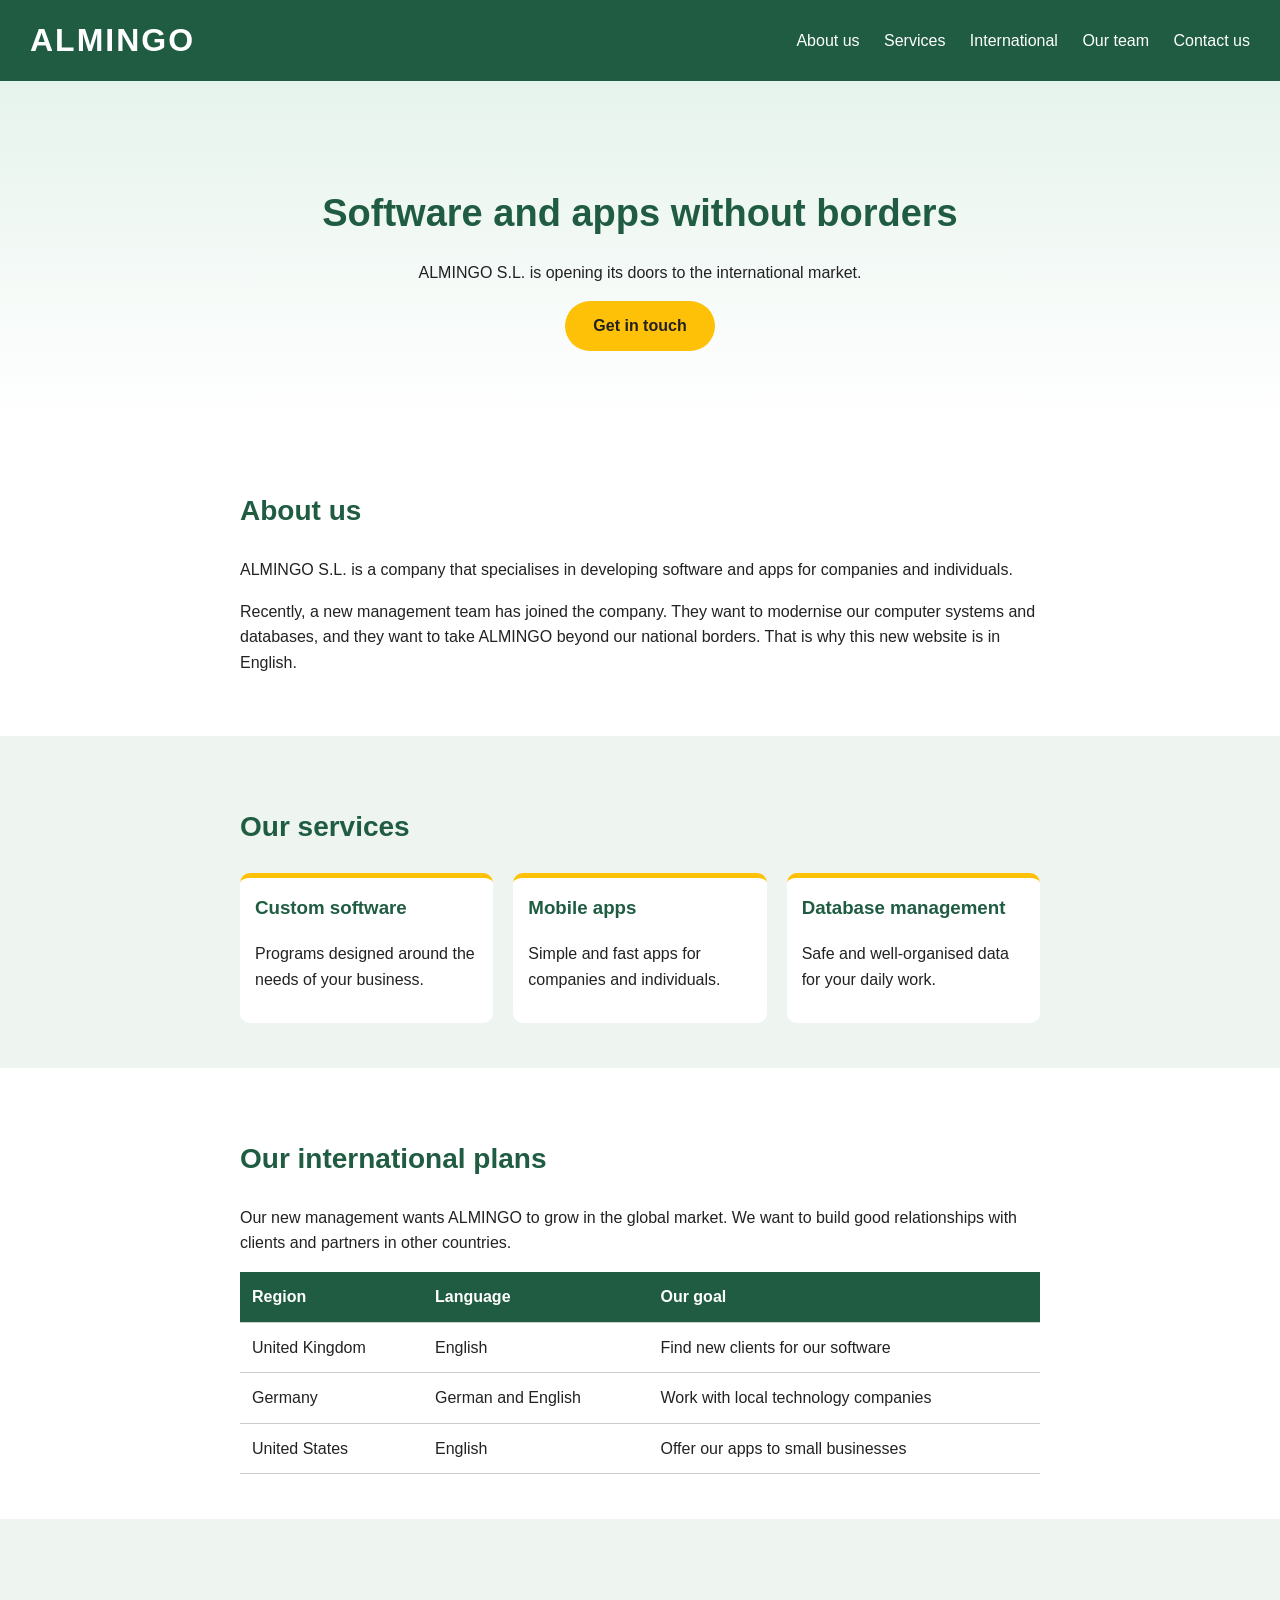
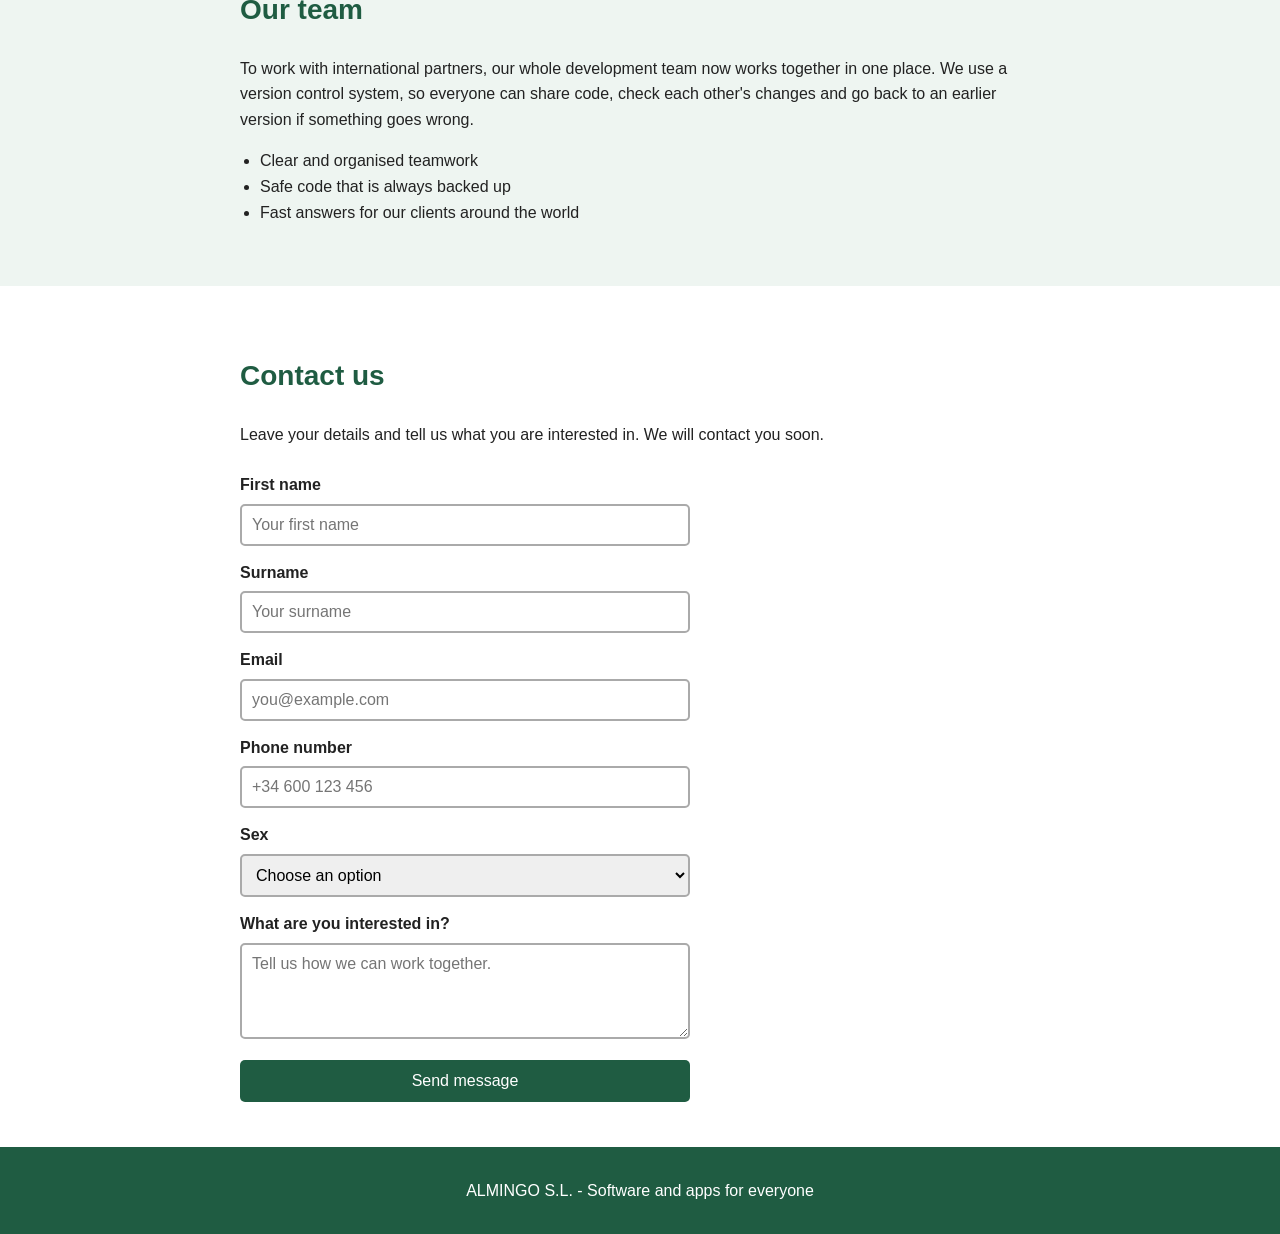
==== reto/index.html @ 27c596ca "Add files via upload" ====
<!DOCTYPE html>
<html lang="en">
<head>
  <meta charset="UTF-8">
  <meta name="viewport" content="width=device-width, initial-scale=1">
  <title>ALMINGO S.L.</title>
  <link rel="stylesheet" href="estilos.css">
</head>
<body>

  <!-- CABECERA CON EL MENU -->
  <header class="cabecera">
    <h1 class="logo">ALMINGO</h1>
    <nav class="menu">
      <a href="quienes-somos.html" target="_blank">About us</a>
      <a href="servicios.html" target="_blank">Services</a>
      <a href="internacional.html" target="_blank">International</a>
      <a href="equipo.html" target="_blank">Our team</a>
      <a href="contacto.html" target="_blank">Contact us</a>
    </nav>
  </header>

  <!-- PORTADA -->
  <section class="portada">
    <h2>Software and apps without borders</h2>
    <p>ALMINGO S.L. is opening its doors to the international market.</p>
    <a class="boton" href="contacto.html">Get in touch</a>
  </section>

  <!-- QUIENES SOMOS -->
  <section id="quienes-somos" class="seccion">
    <h2>About us</h2>
    <p>ALMINGO S.L. is a company that specialises in developing software and apps for companies and individuals.</p>
    <p>Recently, a new management team has joined the company. They want to modernise our computer systems and databases, and they want to take ALMINGO beyond our national borders. That is why this new website is in English.</p>
  </section>

  <!-- SERVICIOS -->
  <section id="servicios" class="seccion gris">
    <h2>Our services</h2>
    <div class="cajas">
      <div class="caja">
        <h3>Custom software</h3>
        <p>Programs designed around the needs of your business.</p>
      </div>
      <div class="caja">
        <h3>Mobile apps</h3>
        <p>Simple and fast apps for companies and individuals.</p>
      </div>
      <div class="caja">
        <h3>Database management</h3>
        <p>Safe and well-organised data for your daily work.</p>
      </div>
    </div>
  </section>

  <!-- RELACIONES INTERNACIONALES -->
  <section id="internacional" class="seccion">
    <h2>Our international plans</h2>
    <p>Our new management wants ALMINGO to grow in the global market. We want to build good relationships with clients and partners in other countries.</p>
    <table class="tabla">
      <tr>
        <th>Region</th>
        <th>Language</th>
        <th>Our goal</th>
      </tr>
      <tr>
        <td>United Kingdom</td>
        <td>English</td>
        <td>Find new clients for our software</td>
      </tr>
      <tr>
        <td>Germany</td>
        <td>German and English</td>
        <td>Work with local technology companies</td>
      </tr>
      <tr>
        <td>United States</td>
        <td>English</td>
        <td>Offer our apps to small businesses</td>
      </tr>
    </table>
  </section>

  <!-- EQUIPO Y FORMA DE TRABAJAR -->
  <section id="equipo" class="seccion gris">
    <h2>Our team</h2>
    <p>To work with international partners, our whole development team now works together in one place. We use a version control system, so everyone can share code, check each other's changes and go back to an earlier version if something goes wrong.</p>
    <ul>
      <li>Clear and organised teamwork</li>
      <li>Safe code that is always backed up</li>
      <li>Fast answers for our clients around the world</li>
    </ul>
  </section>

  <!-- FORMULARIO DE CONTACTO -->
  <section id="contacto" class="seccion">
    <h2>Contact us</h2>
    <p>Leave your details and tell us what you are interested in. We will contact you soon.</p>

    <form class="formulario" action="#" method="post">
      <label for="nombre">First name</label>
      <input type="text" id="nombre" name="nombre" placeholder="Your first name" required>

      <label for="apellidos">Surname</label>
      <input type="text" id="apellidos" name="apellidos" placeholder="Your surname" required>

      <label for="correo">Email</label>
      <input type="email" id="correo" name="correo" placeholder="you@example.com" required>

      <label for="telefono">Phone number</label>
      <input type="tel" id="telefono" name="telefono" placeholder="+34 600 123 456">

      <label for="sexo">Sex</label>
      <select id="sexo" name="sexo">
        <option value="">Choose an option</option>
        <option value="mujer">Female</option>
        <option value="hombre">Male</option>
        <option value="otro">Other</option>
        <option value="no-indicar">Prefer not to say</option>
      </select>

      <label for="comentario">What are you interested in?</label>
      <textarea id="comentario" name="comentario" rows="4" placeholder="Tell us how we can work together."></textarea>

      <button type="submit">Send message</button>
    </form>
  </section>

  <!-- PIE DE PAGINA -->
  <footer class="pie">
    <p>ALMINGO S.L. - Software and apps for everyone</p>
  </footer>

</body>
</html>
---- reto/estilos.css ----
/* ---------- GENERAL ---------- */
body {
  margin: 0;
  font-family: Arial, sans-serif;
  line-height: 1.6;
  color: #222;
}

h2 {
  color: #1f5c42;
  font-size: 28px;
}

/* ---------- CABECERA Y MENU (con flex) ---------- */
.cabecera {
  background: #1f5c42;
  color: white;
  display: flex;
  justify-content: space-between;
  align-items: center;
  flex-wrap: wrap;
  padding: 15px 30px;
  position: sticky;
  top: 0;
}

.logo {
  margin: 0;
  letter-spacing: 2px;
}

.menu a {
  color: white;
  text-decoration: none;
  margin-left: 20px;
  padding-bottom: 3px;
  border-bottom: 2px solid transparent;
  transition: color 0.3s, border-color 0.3s;
}

.menu a:hover {
  color: #ffc107;
  border-color: #ffc107;
}

/* ---------- PORTADA ---------- */
.portada {
  text-align: center;
  padding: 70px 30px;
  background: linear-gradient(#e6f3ec, white);
  animation: aparecer 1.5s;
}

.portada h2 {
  font-size: 38px;
  margin-bottom: 10px;
}

@keyframes aparecer {
  from { opacity: 0; }
  to { opacity: 1; }
}

.boton {
  display: inline-block;
  background: #ffc107;
  color: #222;
  padding: 12px 28px;
  border-radius: 25px;
  text-decoration: none;
  font-weight: bold;
  transition: background 0.3s, color 0.3s;
}

.boton:hover {
  background: #1f5c42;
  color: white;
}

/* ---------- SECCIONES ---------- */
.seccion {
  padding: 45px 30px;
  max-width: 800px;
  margin: auto;
}

.gris {
  background: #eef5f1;
  max-width: none;
}

.gris > * {
  max-width: 800px;
  margin-left: auto;
  margin-right: auto;
}

/* ---------- CAJAS (con flex) ---------- */
.cajas {
  display: flex;
  gap: 20px;
  flex-wrap: wrap;
}

.caja {
  flex: 1;
  min-width: 200px;
  background: white;
  padding: 15px;
  border-radius: 10px;
  border-top: 5px solid #ffc107;
  transition: transform 0.3s;
}

.caja:hover {
  transform: translateY(-6px);
}

.caja h3 {
  margin-top: 0;
  color: #1f5c42;
}

/* ---------- TABLA ---------- */
.tabla {
  width: 100%;
  border-collapse: collapse;
  background: white;
}

.tabla th {
  background: #1f5c42;
  color: white;
  text-align: left;
}

.tabla th,
.tabla td {
  padding: 12px;
  border-bottom: 1px solid #ccc;
}

.tabla tr:hover td {
  background: #fff7d6;
}

/* ---------- FORMULARIO ---------- */
.formulario {
  display: flex;
  flex-direction: column;
  gap: 6px;
  max-width: 450px;
}

.formulario label {
  font-weight: bold;
  margin-top: 8px;
}

.formulario input,
.formulario select,
.formulario textarea {
  padding: 10px;
  border: 2px solid #aaa;
  border-radius: 5px;
  font-family: Arial, sans-serif;
  font-size: 16px;
  transition: border-color 0.3s;
}

.formulario input:focus,
.formulario select:focus,
.formulario textarea:focus {
  border-color: #1f5c42;
  outline: none;
}

.formulario button {
  margin-top: 15px;
  background: #1f5c42;
  color: white;
  border: none;
  padding: 12px;
  border-radius: 5px;
  font-size: 16px;
  cursor: pointer;
  transition: background 0.3s, color 0.3s;
}

.formulario button:hover {
  background: #ffc107;
  color: #222;
}

/* ---------- PIE ---------- */
.pie {
  background: #1f5c42;
  color: white;
  text-align: center;
  padding: 15px;
}
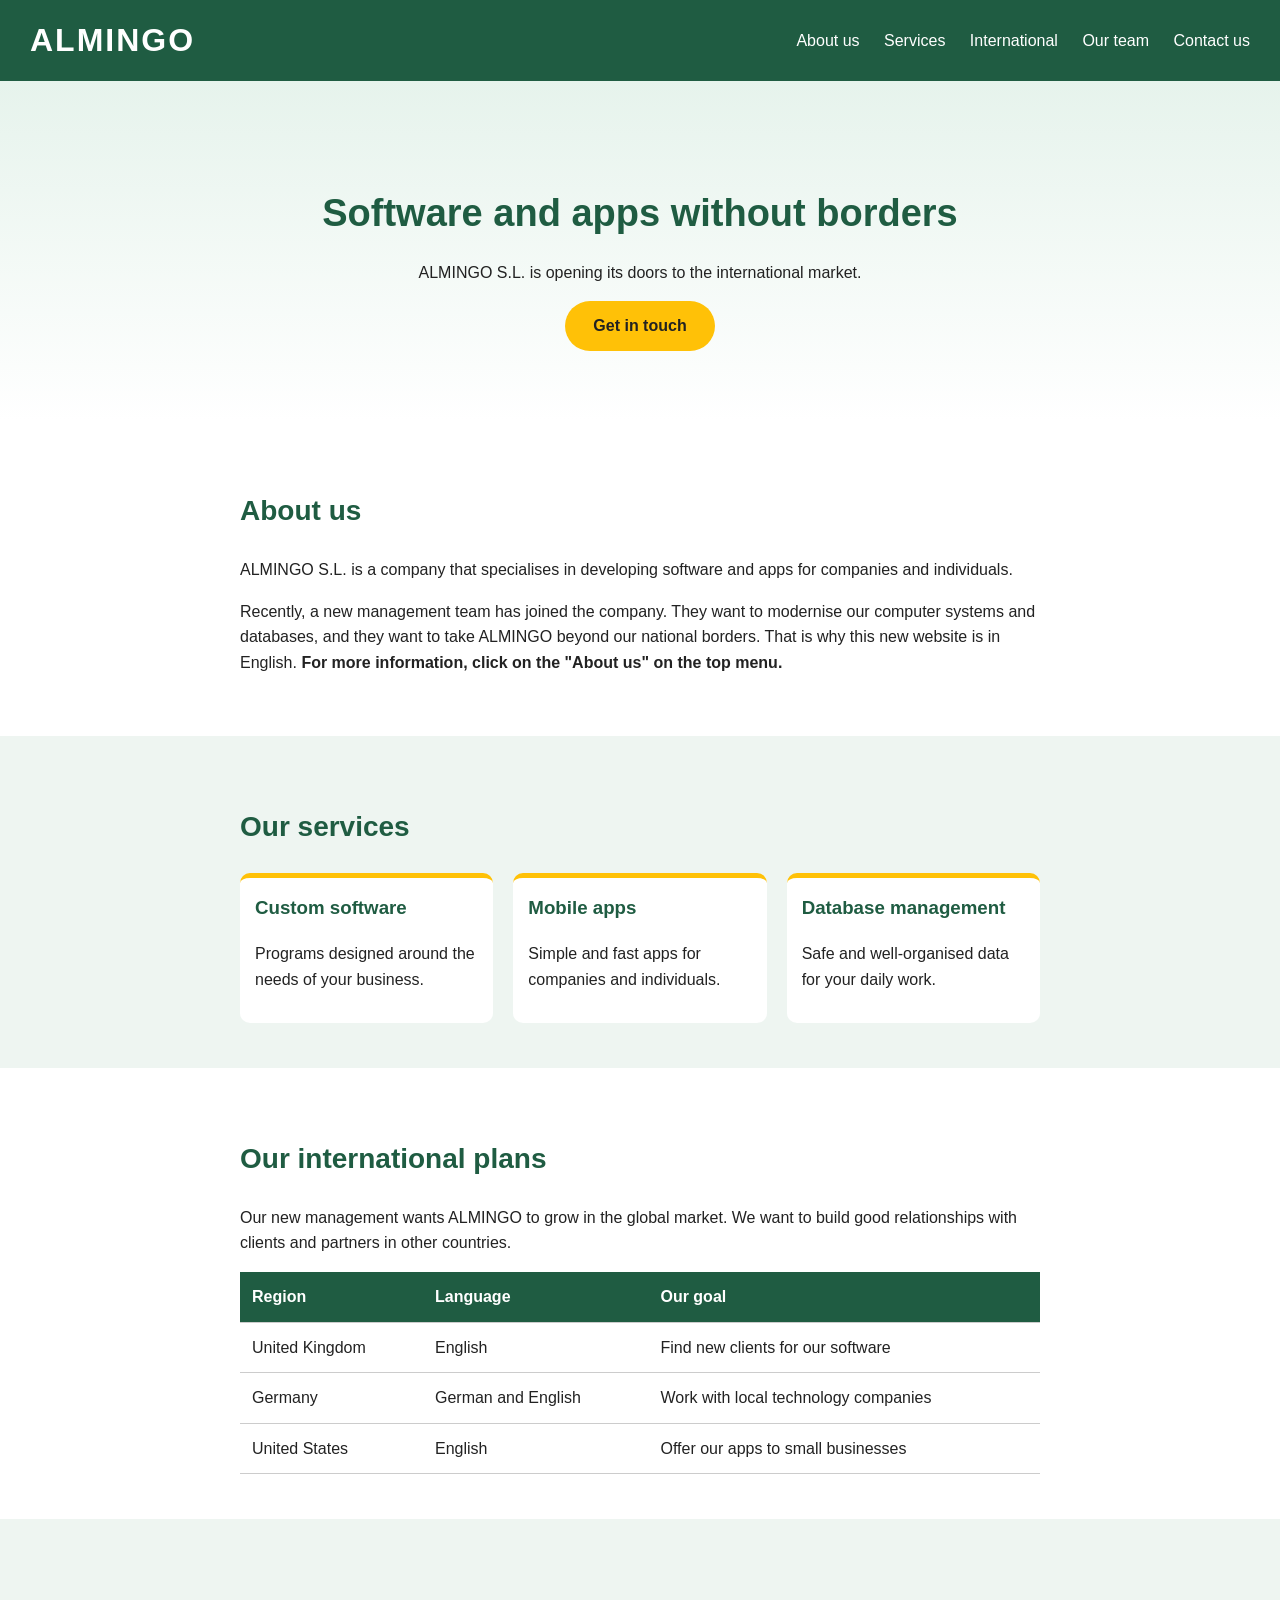
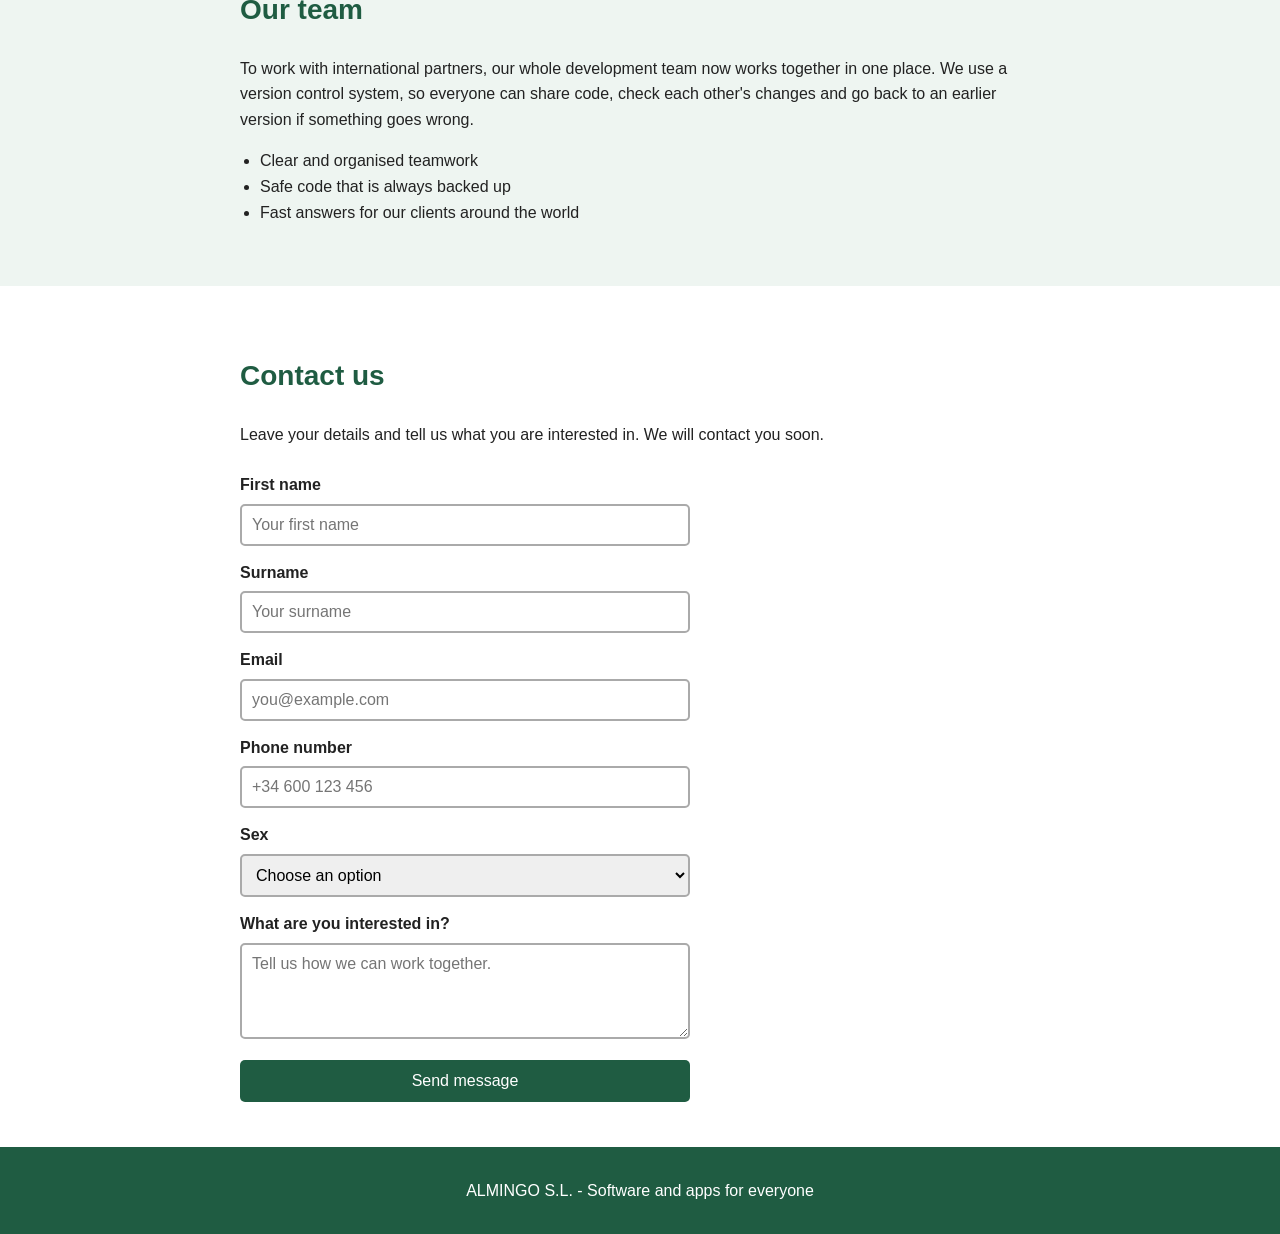
==== commit d2efb81f: "Add files via upload" ====
--- a/reto/index.html
+++ b/reto/index.html
@@ -24,14 +24,14 @@
   <section class="portada">
     <h2>Software and apps without borders</h2>
     <p>ALMINGO S.L. is opening its doors to the international market.</p>
-    <a class="boton" href="contacto.html">Get in touch</a>
+    <a class="boton" href="contacto.html" target="_blank">Get in touch</a>
   </section>
 
   <!-- QUIENES SOMOS -->
   <section id="quienes-somos" class="seccion">
     <h2>About us</h2>
     <p>ALMINGO S.L. is a company that specialises in developing software and apps for companies and individuals.</p>
-    <p>Recently, a new management team has joined the company. They want to modernise our computer systems and databases, and they want to take ALMINGO beyond our national borders. That is why this new website is in English.</p>
+    <p>Recently, a new management team has joined the company. They want to modernise our computer systems and databases, and they want to take ALMINGO beyond our national borders. That is why this new website is in English. <b>For more information, click on the "About us" on the top menu.</b></p>
   </section>
 
   <!-- SERVICIOS -->
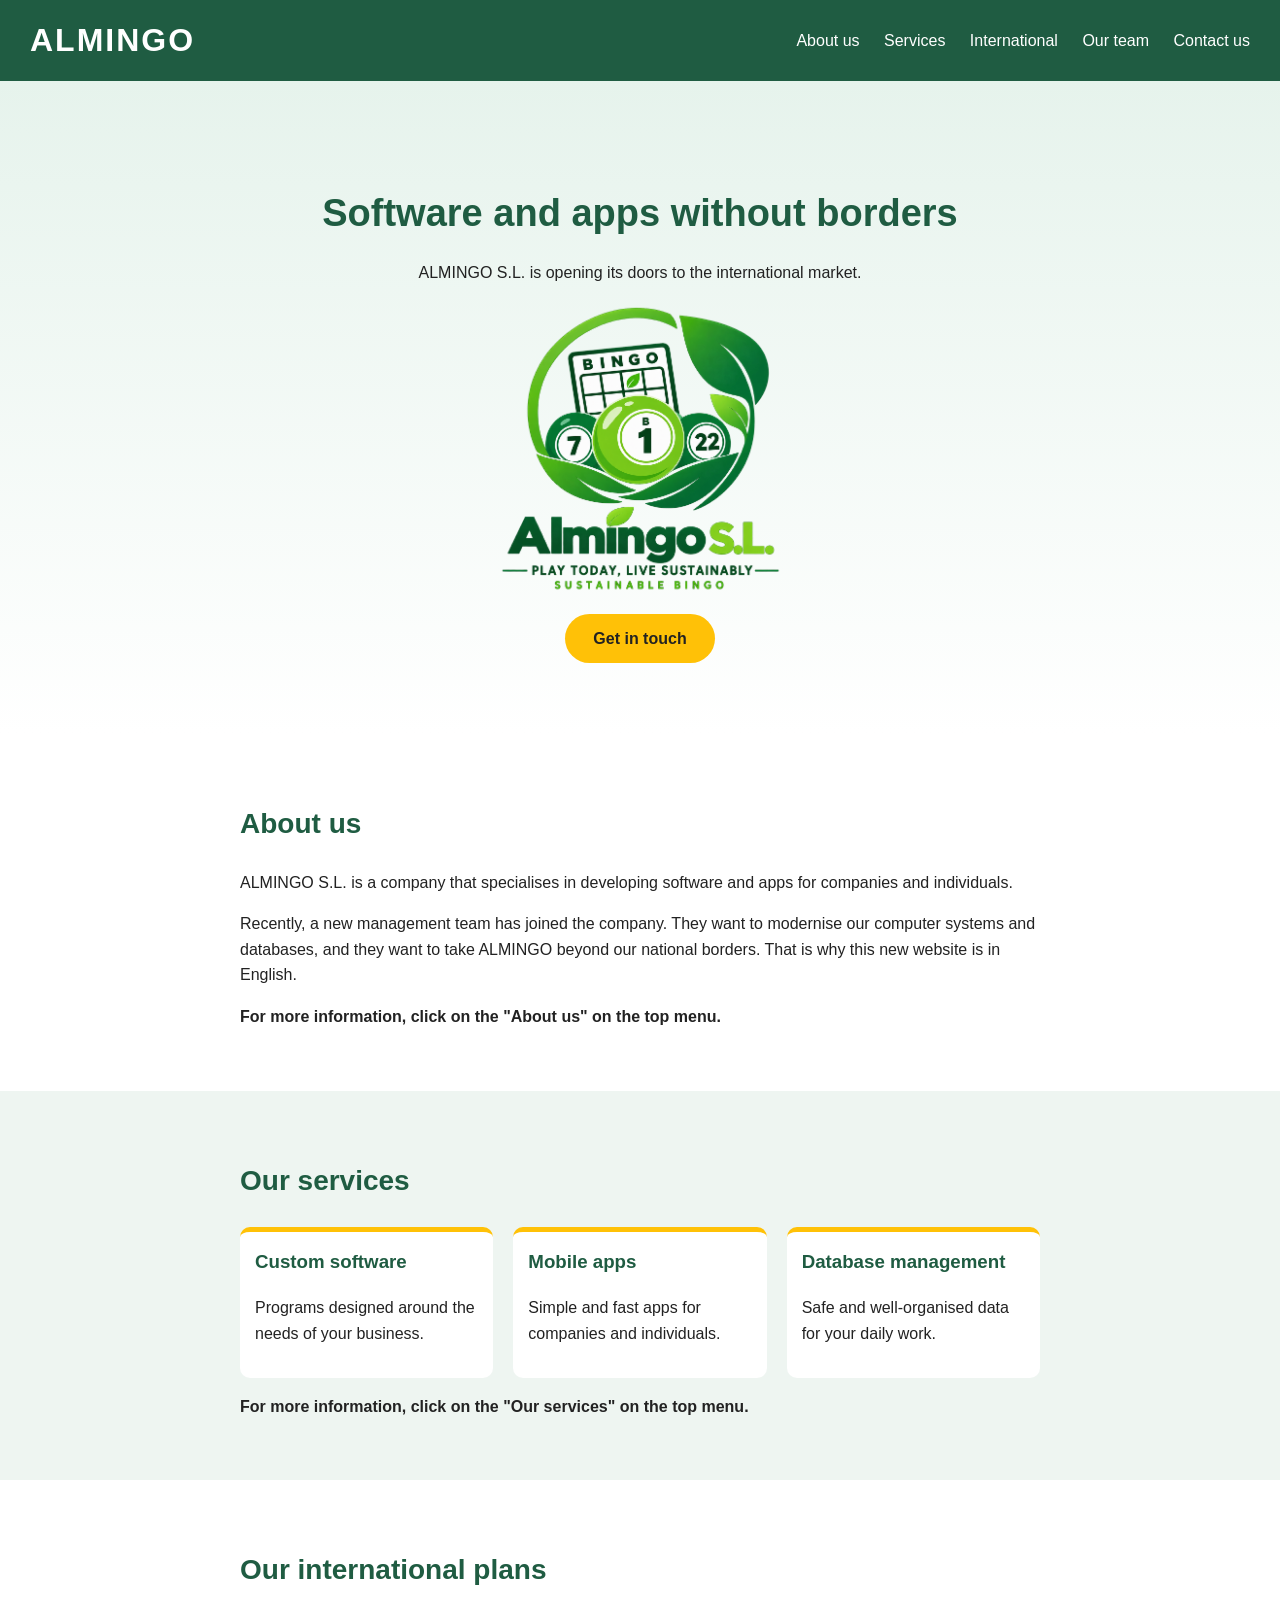
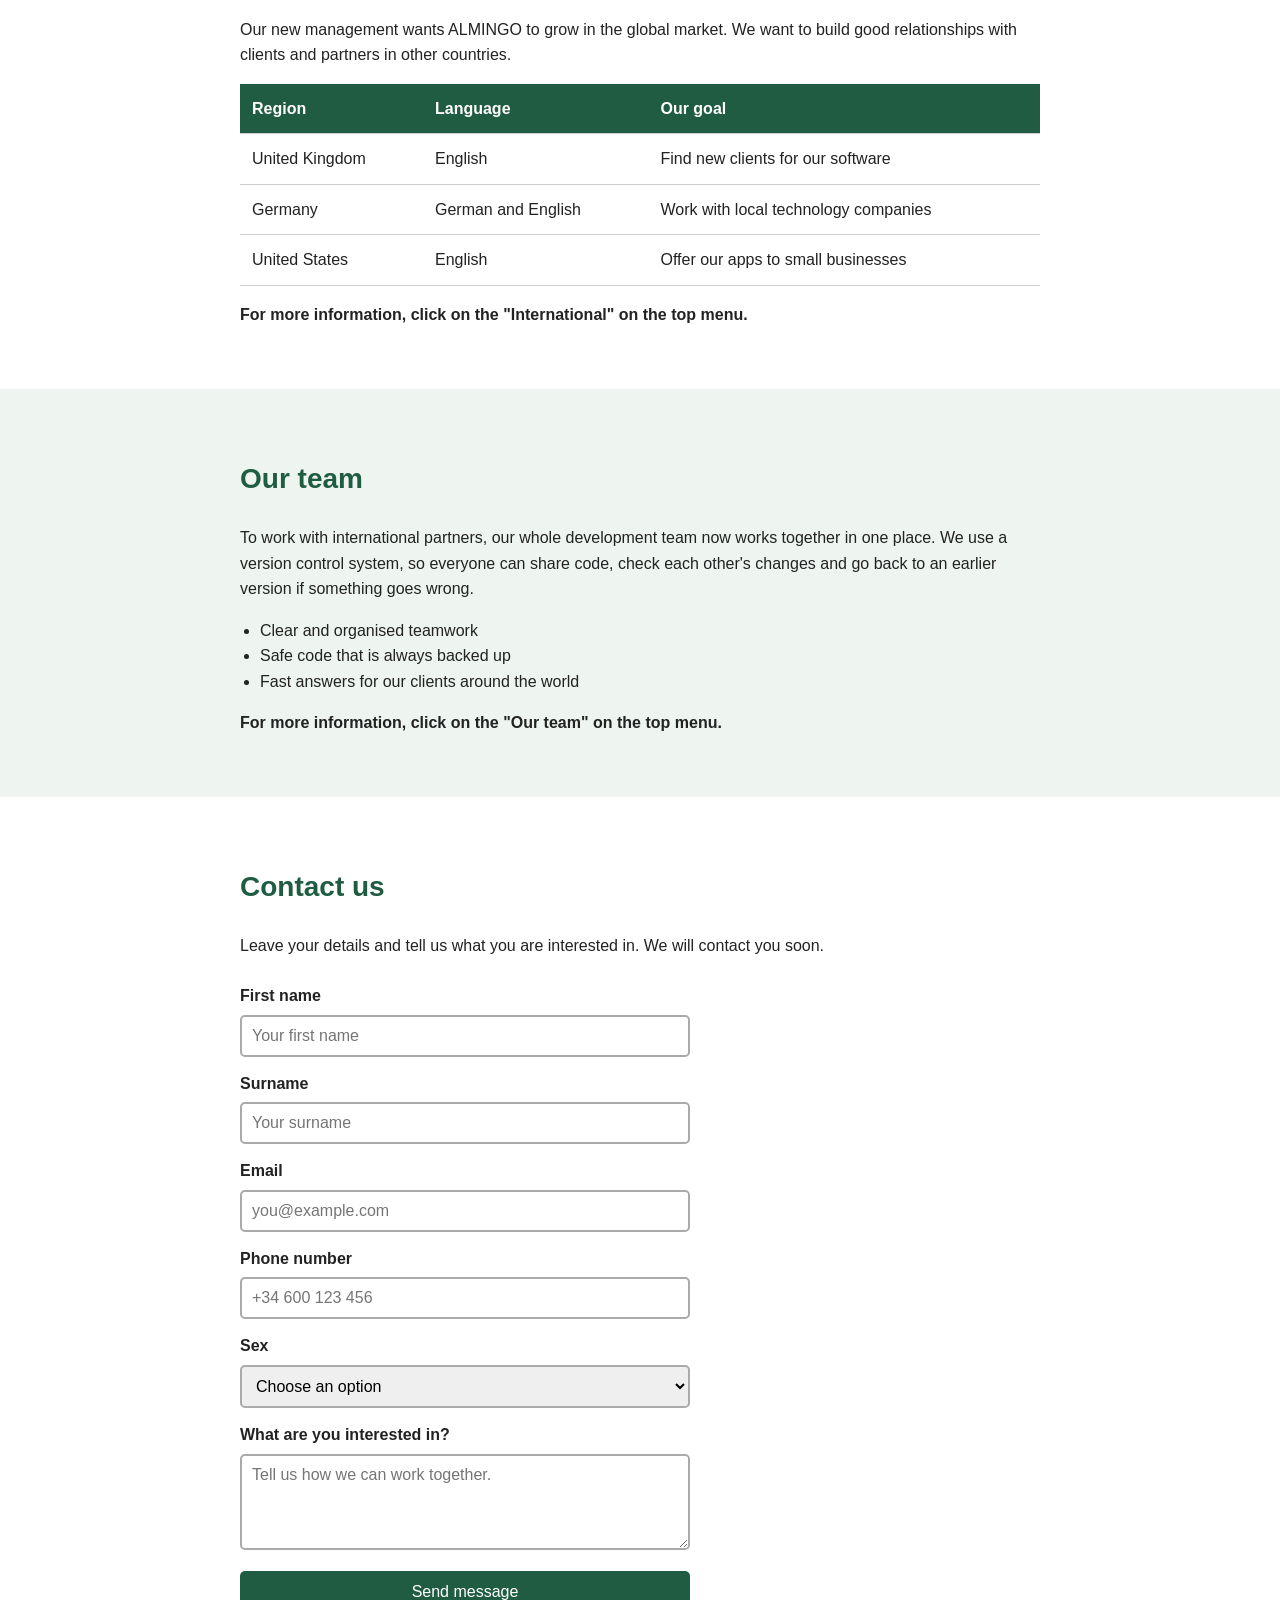
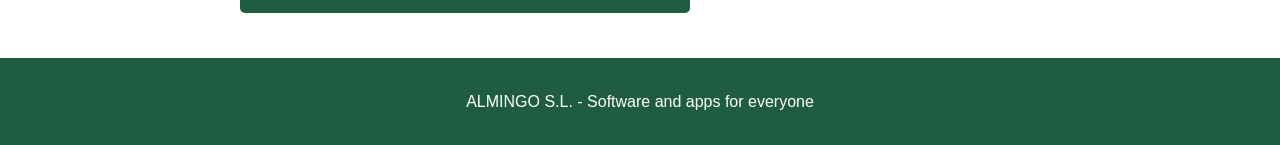
==== commit d5210d18: "Add files via upload" ====
--- a/reto/index.html
+++ b/reto/index.html
@@ -24,6 +24,8 @@
   <section class="portada">
     <h2>Software and apps without borders</h2>
     <p>ALMINGO S.L. is opening its doors to the international market.</p>
+    <img src="images/Logotipo Almingo S.L. sostenible.png" alt="Logo de la empresa Almigo S.L.">
+    <br>
     <a class="boton" href="contacto.html" target="_blank">Get in touch</a>
   </section>
 
@@ -31,7 +33,8 @@
   <section id="quienes-somos" class="seccion">
     <h2>About us</h2>
     <p>ALMINGO S.L. is a company that specialises in developing software and apps for companies and individuals.</p>
-    <p>Recently, a new management team has joined the company. They want to modernise our computer systems and databases, and they want to take ALMINGO beyond our national borders. That is why this new website is in English. <b>For more information, click on the "About us" on the top menu.</b></p>
+    <p>Recently, a new management team has joined the company. They want to modernise our computer systems and databases, and they want to take ALMINGO beyond our national borders. That is why this new website is in English.</p>
+    <p><b>For more information, click on the "About us" on the top menu.</b></p>
   </section>
 
   <!-- SERVICIOS -->
@@ -51,6 +54,7 @@
         <p>Safe and well-organised data for your daily work.</p>
       </div>
     </div>
+    <p><b>For more information, click on the "Our services" on the top menu.</b></p>
   </section>
 
   <!-- RELACIONES INTERNACIONALES -->
@@ -79,6 +83,7 @@
         <td>Offer our apps to small businesses</td>
       </tr>
     </table>
+    <p><b>For more information, click on the "International" on the top menu.</b></p>
   </section>
 
   <!-- EQUIPO Y FORMA DE TRABAJAR -->
@@ -90,6 +95,7 @@
       <li>Safe code that is always backed up</li>
       <li>Fast answers for our clients around the world</li>
     </ul>
+    <p><b>For more information, click on the "Our team" on the top menu.</b></p>
   </section>
 
   <!-- FORMULARIO DE CONTACTO -->
--- a/reto/estilos.css
+++ b/reto/estilos.css
@@ -199,3 +199,10 @@
   text-align: center;
   padding: 15px;
 }
+
+img {
+  flex-direction: row;
+  text-align: center;
+  height: 25%;
+  width: 25%;
+}
